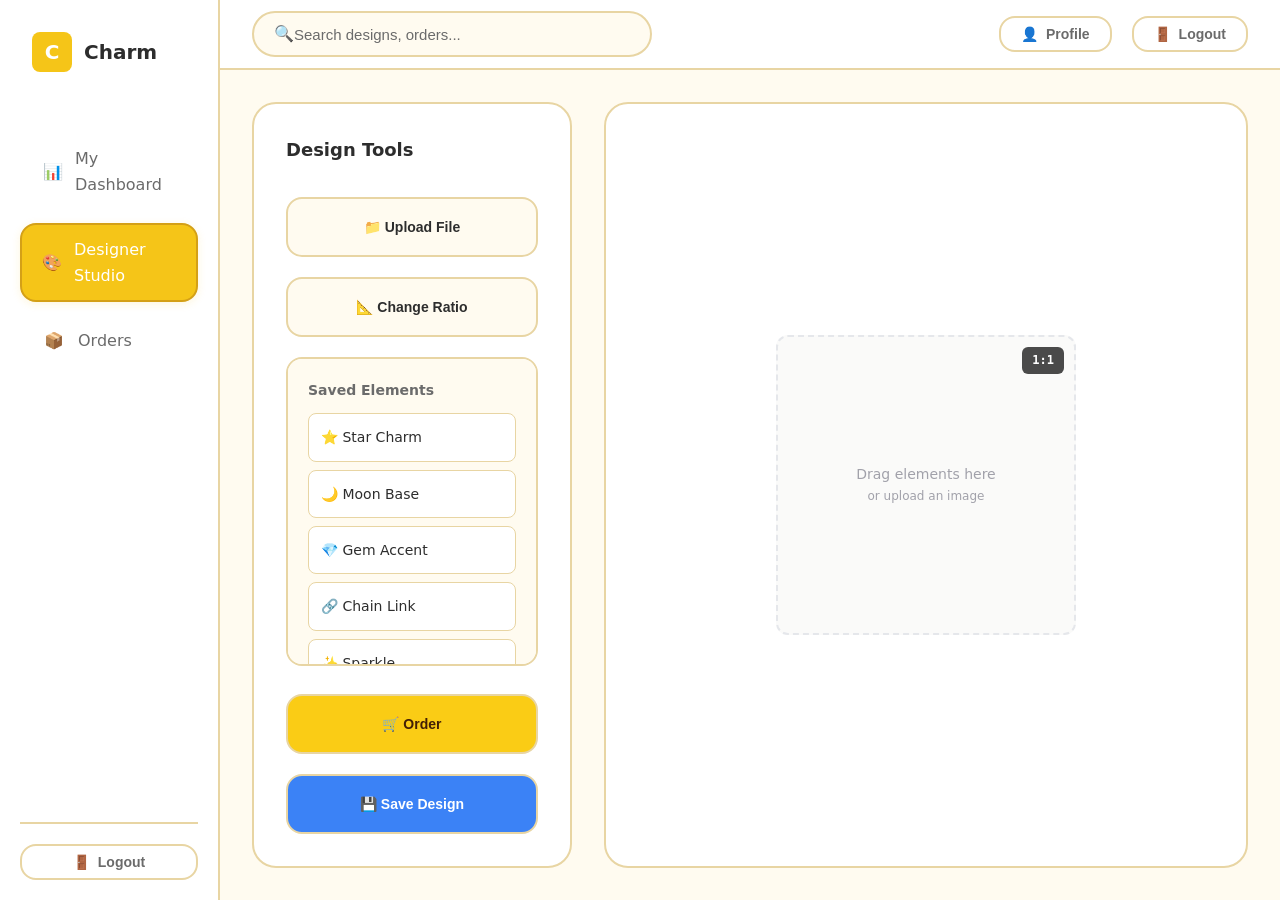
==== design.html @ 0a7c5cd9 "first commit" ====
<!DOCTYPE html>
<html lang="en">
<head>
    <meta charset="UTF-8">
    <meta name="viewport" content="width=device-width, initial-scale=1.0">
    <title>Designer Studio - Charm Studio</title>
    <link rel="stylesheet" href="base.css">
    <link rel="stylesheet" href="studio.css">
</head>
<body>
    <div class="app">
        <aside class="sidebar">
            <div class="logo">
                <div class="logo-icon">C</div>
                <div class="logo-text">Charm</div>
            </div>
            <nav class="nav">
                <a href="dashboard.html" class="nav-item">
                    <span class="nav-icon">📊</span>
                    My Dashboard
                </a>
                <a href="studio.html" class="nav-item active">
                    <span class="nav-icon">🎨</span>
                    Designer Studio
                </a>
                <a href="orders.html" class="nav-item">
                    <span class="nav-icon">📦</span>
                    Orders
                </a>
            </nav>
            <div class="sidebar-logout">
                <button class="btn btn-ghost" style="width: 100%; justify-content: center;">
                    <span>🚪</span> Logout
                </button>
            </div>
        </aside>

        <div class="main">
            <header class="header">
                <div class="search-bar">
                    <span>🔍</span>
                    <input type="text" placeholder="Search designs, orders...">
                </div>
                <div class="header-actions">
                    <button class="btn btn-ghost"><span>👤</span> Profile</button>
                    <button class="btn btn-ghost"><span>🚪</span> Logout</button>
                </div>
            </header>

            <div class="page-content">
                <div class="studio-layout">
                    <div class="tools-panel">
                        <div class="panel-title">Design Tools</div>
                        <button class="tool-btn"><span>📁</span> Upload File</button>
                        <button class="tool-btn"><span>📐</span> Change Ratio</button>
                        <div class="saved-elements">
                            <div class="saved-elements-title">Saved Elements</div>
                            <div class="element-item">⭐ Star Charm</div>
                            <div class="element-item">🌙 Moon Base</div>
                            <div class="element-item">💎 Gem Accent</div>
                            <div class="element-item">🔗 Chain Link</div>
                            <div class="element-item">✨ Sparkle</div>
                        </div>
                    </div>
                    <div class="preview-panel">
                        <div class="preview-canvas">
                            <div class="preview-placeholder">Preview Area</div>
                        </div>
                    </div>
                </div>
            </div>
        </div>
    </div>
</body>
<script>
    // --- State Management ---
    let currentRatio = '1:1';
    let droppedItems = [];
    let currentDesignId = null;
    let selectedItem = null;
    let isResizing = false;
    let isDragging = false;
    let dragItem = null;
    let resizeItem = null;
    let dragStartX, dragStartY, dragInitialX, dragInitialY;
    let resizeStartX, resizeStartY, resizeStartScale;
    
    const ratios = {
        '1:1': { w: 300, h: 300, label: '1:1' },
        '4:5': { w: 300, h: 375, label: '4:5' },
        '9:16': { w: 225, h: 400, label: '9:16' },
        '16:9': { w: 400, h: 225, label: '16:9' },
        '3:2': { w: 360, h: 240, label: '3:2' }
    };

    // --- Initialize ---
    document.addEventListener('DOMContentLoaded', () => {
        checkForExistingDesign();
        initDragDrop();
        initUploadTool();
        initRatioTool();
        addOrderButton();
        updateSaveButton();
        renderCanvas();
        setupGlobalEvents();
    });

    // --- Global Mouse Events (drag + resize tracking) ---
    function setupGlobalEvents() {
        document.addEventListener('mousemove', (e) => {
            if (isDragging && dragItem) {
                e.preventDefault();
                const dx = e.clientX - dragStartX;
                const dy = e.clientY - dragStartY;
                
                const canvas = document.querySelector('.preview-canvas');
                const rect = canvas.getBoundingClientRect();
                
                let newX = dragInitialX + dx;
                let newY = dragInitialY + dy;
                
                newX = Math.max(30, Math.min(newX, rect.width - 30));
                newY = Math.max(30, Math.min(newY, rect.height - 30));
                
                dragItem.x = newX;
                dragItem.y = newY;
                
                const el = document.querySelector(`[data-item-id="${dragItem.id}"]`);
                if (el) {
                    el.style.left = newX + 'px';
                    el.style.top = newY + 'px';
                }
            }
            
            if (isResizing && resizeItem) {
                e.preventDefault();
                const dx = e.clientX - resizeStartX;
                const dy = e.clientY - resizeStartY;
                const delta = (dx + dy) / 150;
                
                let newScale = resizeStartScale + delta;
                newScale = Math.max(0.2, Math.min(newScale, 4));
                
                resizeItem.scale = newScale;
                renderCanvas();
            }
        });

        document.addEventListener('mouseup', () => {
            if (isDragging) {
                isDragging = false;
                dragItem = null;
            }
            if (isResizing) {
                isResizing = false;
                resizeItem = null;
            }
        });
    }

    // --- Check if editing existing design from URL ---
    function checkForExistingDesign() {
        const params = new URLSearchParams(window.location.search);
        const designId = params.get('design');
        
        if (designId) {
            const designs = JSON.parse(localStorage.getItem('charm_designs') || '[]');
            const design = designs.find(d => String(d.id) === designId);
            
            if (design && design.state) {
                currentDesignId = design.id;
                currentRatio = design.state.ratio || '1:1';
                droppedItems = JSON.parse(JSON.stringify(design.state.items || []));
            }
        }
    }

    // --- Drag & Drop from Saved Elements ---
    function initDragDrop() {
        const elements = document.querySelectorAll('.element-item');
        const canvas = document.querySelector('.preview-canvas');

        elements.forEach(el => {
            el.draggable = true;
            el.addEventListener('dragstart', (e) => {
                e.dataTransfer.setData('text/plain', el.textContent.trim());
                el.style.opacity = '0.5';
            });
            el.addEventListener('dragend', () => {
                el.style.opacity = '1';
            });
        });

        canvas.addEventListener('dragover', (e) => {
            e.preventDefault();
            canvas.style.borderColor = '#facc15';
        });

        canvas.addEventListener('dragleave', () => {
            canvas.style.borderColor = '#e5e7eb';
        });

        canvas.addEventListener('drop', (e) => {
            e.preventDefault();
            canvas.style.borderColor = '#e5e7eb';
            
            const text = e.dataTransfer.getData('text/plain');
            if (!text) return;

            const emojiMatch = text.match(/^(\p{Emoji})/u);
            const emoji = emojiMatch ? emojiMatch[1] : '✨';
            const name = text.replace(/^\p{Emoji}\s*/u, '').trim();

            const rect = canvas.getBoundingClientRect();
            const x = e.clientX - rect.left;
            const y = e.clientY - rect.top;

            const item = {
                id: Date.now(),
                type: 'emoji',
                emoji: emoji,
                name: name,
                x: Math.max(30, Math.min(x, rect.width - 30)),
                y: Math.max(30, Math.min(y, rect.height - 30)),
                scale: 1
            };

            droppedItems.push(item);
            selectedItem = item;
            renderCanvas();
        });
    }

    // --- Upload Tool (first button) ---
    function initUploadTool() {
        const uploadBtn = document.querySelectorAll('.tool-btn')[0];
        
        uploadBtn.addEventListener('click', () => {
            const input = document.createElement('input');
            input.type = 'file';
            input.accept = 'image/*';
            input.style.display = 'none';
            
            input.addEventListener('change', (e) => {
                const file = e.target.files[0];
                if (!file) return;

                const reader = new FileReader();
                reader.onload = (event) => {
                    const img = new Image();
                    img.onload = () => {
                        const ratio = ratios[currentRatio];
                        const maxW = ratio.w * 0.8;
                        const maxH = ratio.h * 0.8;
                        let scale = Math.min(maxW / img.width, maxH / img.height, 1);

                        const item = {
                            id: Date.now(),
                            type: 'image',
                            src: event.target.result,
                            width: img.width * scale,
                            height: img.height * scale,
                            naturalWidth: img.width,
                            naturalHeight: img.height,
                            x: ratio.w / 2,
                            y: ratio.h / 2,
                            scale: 1
                        };
                        
                        droppedItems.push(item);
                        selectedItem = item;
                        renderCanvas();
                    };
                    img.src = event.target.result;
                };
                reader.readAsDataURL(file);
            });
            
            input.click();
        });
    }

    // --- Ratio Tool (second button) ---
    function initRatioTool() {
        const ratioBtn = document.querySelectorAll('.tool-btn')[1];
        
        ratioBtn.addEventListener('click', () => {
            const existing = document.querySelector('.ratio-picker');
            if (existing) {
                existing.remove();
                return;
            }

            const picker = document.createElement('div');
            picker.className = 'ratio-picker';
            picker.style.cssText = `
                position: absolute;
                top: 140px;
                left: 20px;
                background: white;
                border: 1px solid #e5e7eb;
                border-radius: 12px;
                padding: 8px;
                box-shadow: 0 10px 25px rgba(0,0,0,0.1);
                z-index: 100;
                min-width: 140px;
            `;

            Object.entries(ratios).forEach(([key, val]) => {
                const option = document.createElement('div');
                const isActive = key === currentRatio;
                option.style.cssText = `
                    padding: 10px 12px;
                    cursor: pointer;
                    border-radius: 8px;
                    font-size: 14px;
                    font-weight: 500;
                    display: flex;
                    align-items: center;
                    gap: 10px;
                    transition: background 0.2s;
                    background: ${isActive ? '#fef9c3' : 'transparent'};
                    color: ${isActive ? '#854d0e' : 'inherit'};
                `;

                option.innerHTML = `
                    <span style="display:inline-block;width:18px;height:14px;border:2px solid ${isActive ? '#facc15' : '#d1d5db'};border-radius:3px;position:relative;flex-shrink:0;">
                        ${isActive ? '<span style="position:absolute;inset:2px;background:#facc15;border-radius:1px;"></span>' : ''}
                    </span>
                    ${val.label}
                `;

                option.addEventListener('mouseenter', () => {
                    if (!isActive) option.style.background = '#f9fafb';
                });
                option.addEventListener('mouseleave', () => {
                    if (!isActive) option.style.background = 'transparent';
                });
                
                option.addEventListener('click', () => {
                    currentRatio = key;
                    renderCanvas();
                    picker.remove();
                });

                picker.appendChild(option);
            });

            document.querySelector('.tools-panel').appendChild(picker);

            setTimeout(() => {
                document.addEventListener('click', function close(e) {
                    if (!picker.contains(e.target) && e.target !== ratioBtn) {
                        picker.remove();
                        document.removeEventListener('click', close);
                    }
                });
            }, 10);
        });
    }

    // --- Add Order Button ---
    function addOrderButton() {
        const toolsPanel = document.querySelector('.tools-panel');
        
        const orderBtn = document.createElement('button');
        orderBtn.className = 'tool-btn';
        orderBtn.innerHTML = '<span>🛒</span> Order';
        orderBtn.style.background = '#facc15';
        orderBtn.style.color = '#422006';
        orderBtn.style.fontWeight = '600';
        orderBtn.style.marginTop = '8px';
        
        orderBtn.addEventListener('click', () => {
            if (droppedItems.length === 0) {
                alert('Add some elements to your design first!');
                return;
            }
            
            const orders = JSON.parse(localStorage.getItem('charm_orders') || '[]');
            const orderNum = orders.length + 1;
            const order = {
                id: 'ORD-' + String(orderNum).padStart(3, '0'),
                status: 'active',
                items: droppedItems.length,
                designName: currentDesignId ? findDesignName(currentDesignId) : 'New Design ' + orderNum,
                total: droppedItems.length * 15,
                date: new Date().toISOString().split('T')[0],
                created: Date.now()
            };
            
            orders.push(order);
            localStorage.setItem('charm_orders', JSON.stringify(orders));
            alert('Order placed! ID: ' + order.id);
        });
        
        toolsPanel.appendChild(orderBtn);
    }

    function findDesignName(id) {
        const designs = JSON.parse(localStorage.getItem('charm_designs') || '[]');
        const d = designs.find(x => x.id == id);
        return d ? d.name : 'Design';
    }

    // --- Update Save Button Text ---
    function updateSaveButton() {
        const toolsPanel = document.querySelector('.tools-panel');
        let saveBtn = toolsPanel.querySelector('.btn-save-design');
        
        if (!saveBtn) {
            saveBtn = document.createElement('button');
            saveBtn.className = 'tool-btn btn-save-design';
            saveBtn.style.marginTop = 'auto';
            saveBtn.style.background = '#3b82f6';
            saveBtn.style.color = 'white';
            saveBtn.addEventListener('click', saveDesign);
            toolsPanel.appendChild(saveBtn);
        }
        
        saveBtn.innerHTML = currentDesignId ? '<span>💾</span> Update Design' : '<span>💾</span> Save Design';
    }

    // --- Save / Update Design ---
    function saveDesign() {
        if (droppedItems.length === 0) {
            alert('Canvas is empty! Add elements first.');
            return;
        }
        
        const name = prompt('Design name:', currentDesignId ? findDesignName(currentDesignId) : '') || 'Untitled';
        const designs = JSON.parse(localStorage.getItem('charm_designs') || '[]');
        
        const designData = {
            id: currentDesignId || Date.now(),
            name: name,
            emoji: droppedItems.find(i => i.type === 'emoji')?.emoji || '🎨',
            created: currentDesignId ? (designs.find(d => d.id == currentDesignId)?.created || Date.now()) : Date.now(),
            state: {
                ratio: currentRatio,
                items: JSON.parse(JSON.stringify(droppedItems))
            }
        };
        
        if (currentDesignId) {
            const idx = designs.findIndex(d => d.id == currentDesignId);
            if (idx >= 0) designs[idx] = designData;
            else designs.push(designData);
        } else {
            designs.push(designData);
            currentDesignId = designData.id;
        }
        
        localStorage.setItem('charm_designs', JSON.stringify(designs));
        updateSaveButton();
        alert(currentDesignId ? 'Design updated!' : 'Design saved! Check your Dashboard.');
    }

    // --- Render Canvas ---
    function renderCanvas() {
        const canvas = document.querySelector('.preview-canvas');
        const ratio = ratios[currentRatio];
        
        canvas.style.width = ratio.w + 'px';
        canvas.style.height = ratio.h + 'px';
        canvas.style.position = 'relative';
        canvas.style.overflow = 'hidden';
        canvas.style.background = '#fafaf9';
        canvas.style.border = '2px dashed #e5e7eb';
        canvas.style.borderRadius = '12px';
        canvas.style.margin = '0 auto';
        canvas.style.display = 'flex';
        canvas.style.alignItems = 'center';
        canvas.style.justifyContent = 'center';

        // Clear canvas by removing children
        while (canvas.firstChild) {
            canvas.removeChild(canvas.firstChild);
        }
        
        // Ratio badge
        const badge = document.createElement('div');
        badge.textContent = ratio.label;
        badge.style.cssText = `
            position: absolute;
            top: 10px;
            right: 10px;
            background: rgba(0,0,0,0.7);
            color: white;
            padding: 4px 10px;
            border-radius: 6px;
            font-size: 12px;
            font-weight: 700;
            z-index: 10;
            font-family: monospace;
            pointer-events: none;
        `;
        canvas.appendChild(badge);

        // Click canvas to deselect
        canvas.addEventListener('click', (e) => {
            if (e.target === canvas || e.target.classList.contains('preview-placeholder')) {
                selectedItem = null;
                renderCanvas();
            }
        });

        if (droppedItems.length === 0) {
            const placeholder = document.createElement('div');
            placeholder.className = 'preview-placeholder';
            placeholder.style.cssText = `
                color: #a1a1aa;
                font-size: 14px;
                text-align: center;
                pointer-events: none;
                line-height: 1.5;
            `;
            placeholder.innerHTML = 'Drag elements here<br><span style="font-size:12px;">or upload an image</span>';
            canvas.appendChild(placeholder);
        } else {
            droppedItems.forEach(item => {
                const wrapper = document.createElement('div');
                wrapper.style.position = 'absolute';
                wrapper.style.left = item.x + 'px';
                wrapper.style.top = item.y + 'px';
                wrapper.style.transform = 'translate(-50%, -50%)';
                wrapper.style.zIndex = selectedItem && selectedItem.id === item.id ? '100' : '5';
                wrapper.style.userSelect = 'none';
                wrapper.dataset.itemId = item.id;
                wrapper.style.cursor = 'move';

                // Selection outline
                if (selectedItem && selectedItem.id === item.id) {
                    wrapper.style.outline = '2px solid #3b82f6';
                    wrapper.style.outlineOffset = '6px';
                    wrapper.style.borderRadius = '4px';
                }

                if (item.type === 'image') {
                    const scaledWidth = item.width * (item.scale || 1);
                    const scaledHeight = item.height * (item.scale || 1);
                    wrapper.innerHTML = `
                        <img src="${item.src}" 
                             style="width:${scaledWidth}px;height:${scaledHeight}px;object-fit:contain;border-radius:8px;pointer-events:none;box-shadow:0 4px 12px rgba(0,0,0,0.08);display:block;" 
                             draggable="false">
                    `;
                } else {
                    const scale = item.scale || 1;
                    wrapper.innerHTML = `
                        <div style="font-size: ${56 * scale}px; line-height: 1; filter: drop-shadow(0 3px 6px rgba(0,0,0,0.12));pointer-events:none;">${item.emoji}</div>
                    `;
                }

                // MOUSE DOWN ON ITEM BODY = DRAG (not resize)
                wrapper.addEventListener('mousedown', (e) => {
                    // If clicking resize handle, skip drag
                    if (e.target.classList.contains('resize-handle')) return;
                    
                    e.stopPropagation();
                    selectedItem = item;
                    
                    // Start drag
                    isDragging = true;
                    dragItem = item;
                    dragStartX = e.clientX;
                    dragStartY = e.clientY;
                    dragInitialX = item.x;
                    dragInitialY = item.y;
                    
                    wrapper.style.cursor = 'grabbing';
                    renderCanvas();
                });

                // Right-click to remove
                wrapper.addEventListener('contextmenu', (e) => {
                    e.preventDefault();
                    droppedItems = droppedItems.filter(i => i.id !== item.id);
                    if (selectedItem && selectedItem.id === item.id) selectedItem = null;
                    renderCanvas();
                });
                
                // Add resize handle if selected
                if (selectedItem && selectedItem.id === item.id) {
                    addResizeHandle(wrapper, item);
                }
                
                canvas.appendChild(wrapper);
            });
        }
    }

    // --- Add Resize Handle (CORNER ONLY) ---
    function addResizeHandle(wrapper, item) {
        const handle = document.createElement('div');
        handle.className = 'resize-handle';
        handle.style.cssText = `
            position: absolute;
            bottom: -14px;
            right: -14px;
            width: 24px;
            height: 24px;
            background: #3b82f6;
            border: 3px solid white;
            border-radius: 50%;
            cursor: nwse-resize;
            z-index: 200;
            box-shadow: 0 2px 8px rgba(0,0,0,0.25);
        `;

        handle.addEventListener('mousedown', (e) => {
            e.stopPropagation(); // CRITICAL: prevents wrapper mousedown from firing
            e.preventDefault();
            
            isResizing = true;
            resizeItem = item;
            resizeStartX = e.clientX;
            resizeStartY = e.clientY;
            resizeStartScale = item.scale || 1;
        });

        wrapper.appendChild(handle);
    }
</script>
</html>
---- base.css ----
/* ============================================
   CHARM STUDIO - BASE CSS (Shared)
   ============================================ */

/* CSS Variables */
:root {
    --color-primary: #F5C518;
    --color-primary-light: #FCE8A6;
    --color-primary-dark: #D4A017;
    --color-white: #FFFFFF;
    --color-off-white: #FDFBF7;
    --color-bg: #FFFBF0;
    --color-text: #2D2D2D;
    --color-text-light: #6B6B6B;
    --color-border: #E8D5A3;
    --color-hover: #FFF5D6;

    --sidebar-width: 220px;
    --header-height: 70px;
    --border-radius-sm: 8px;
    --border-radius-md: 16px;
    --border-radius-lg: 24px;
    --shadow-sm: 0 2px 8px rgba(245, 197, 24, 0.15);
    --shadow-md: 0 4px 20px rgba(245, 197, 24, 0.2);
    --shadow-lg: 0 8px 32px rgba(245, 197, 24, 0.25);

    --space-xs: 8px;
    --space-sm: 12px;
    --space-md: 20px;
    --space-lg: 32px;
    --space-xl: 48px;

    --transition-fast: 0.2s ease;
    --transition-normal: 0.3s ease;
}

/* Reset */
* { margin: 0; padding: 0; box-sizing: border-box; }

body {
    font-family: 'Segoe UI', system-ui, -apple-system, sans-serif;
    background-color: var(--color-bg);
    color: var(--color-text);
    line-height: 1.6;
    overflow-x: hidden;
}

/* App Shell */
.app { display: flex; min-height: 100vh; }

/* Sidebar */
.sidebar {
    width: var(--sidebar-width);
    background: var(--color-white);
    border-right: 2px solid var(--color-border);
    display: flex;
    flex-direction: column;
    padding: var(--space-md);
    position: fixed;
    height: 100vh;
    z-index: 100;
}

.logo {
    display: flex;
    align-items: center;
    gap: var(--space-sm);
    margin-bottom: var(--space-xl);
    padding: var(--space-sm);
}

.logo-icon {
    width: 40px;
    height: 40px;
    background: var(--color-primary);
    border-radius: var(--border-radius-sm);
    display: flex;
    align-items: center;
    justify-content: center;
    font-weight: bold;
    color: var(--color-white);
    font-size: 20px;
}

.logo-text { font-size: 20px; font-weight: 700; color: var(--color-text); }

.nav {
    display: flex;
    flex-direction: column;
    gap: var(--space-sm);
    flex: 1;
}

.nav-item {
    display: flex;
    align-items: center;
    gap: var(--space-sm);
    padding: var(--space-sm) var(--space-md);
    border-radius: var(--border-radius-md);
    cursor: pointer;
    transition: all var(--transition-fast);
    text-decoration: none;
    color: var(--color-text-light);
    font-weight: 500;
    border: 2px solid transparent;
}

.nav-item:hover {
    background: var(--color-hover);
    color: var(--color-text);
}

.nav-item.active {
    background: var(--color-primary);
    color: var(--color-white);
    border-color: var(--color-primary-dark);
    box-shadow: var(--shadow-sm);
}

.nav-item.active:hover { background: var(--color-primary-dark); }

.nav-icon {
    width: 24px;
    height: 24px;
    display: flex;
    align-items: center;
    justify-content: center;
}

.sidebar-logout {
    margin-top: auto;
    padding-top: var(--space-md);
    border-top: 2px solid var(--color-border);
}

/* Main */
.main {
    margin-left: var(--sidebar-width);
    flex: 1;
    display: flex;
    flex-direction: column;
}

/* Header */
.header {
    height: var(--header-height);
    background: var(--color-white);
    border-bottom: 2px solid var(--color-border);
    display: flex;
    align-items: center;
    justify-content: space-between;
    padding: 0 var(--space-lg);
    position: sticky;
    top: 0;
    z-index: 50;
}

.search-bar {
    display: flex;
    align-items: center;
    background: var(--color-bg);
    border: 2px solid var(--color-border);
    border-radius: var(--border-radius-lg);
    padding: var(--space-xs) var(--space-md);
    width: 400px;
    max-width: 100%;
    transition: all var(--transition-fast);
}

.search-bar:focus-within {
    border-color: var(--color-primary);
    box-shadow: 0 0 0 4px var(--color-primary-light);
}

.search-bar input {
    border: none;
    background: transparent;
    outline: none;
    flex: 1;
    font-size: 15px;
    color: var(--color-text);
}

.search-bar input::placeholder { color: var(--color-text-light); }

.header-actions {
    display: flex;
    align-items: center;
    gap: var(--space-md);
}

/* Buttons */
.btn {
    padding: var(--space-xs) var(--space-md);
    border-radius: var(--border-radius-md);
    border: 2px solid transparent;
    cursor: pointer;
    font-weight: 600;
    font-size: 14px;
    transition: all var(--transition-fast);
    display: inline-flex;
    align-items: center;
    gap: var(--space-xs);
    text-decoration: none;
}

.btn-ghost {
    background: transparent;
    color: var(--color-text-light);
    border-color: var(--color-border);
}

.btn-ghost:hover {
    background: var(--color-hover);
    color: var(--color-text);
}

.btn-primary {
    background: var(--color-primary);
    color: var(--color-white);
    border-color: var(--color-primary);
}

.btn-primary:hover {
    background: var(--color-primary-dark);
    border-color: var(--color-primary-dark);
    transform: translateY(-1px);
    box-shadow: var(--shadow-md);
}

.btn-outline {
    background: var(--color-white);
    color: var(--color-primary-dark);
    border-color: var(--color-primary);
}

.btn-outline:hover {
    background: var(--color-primary);
    color: var(--color-white);
}

/* Page Content */
.page-content {
    padding: var(--space-lg);
    animation: fadeIn 0.3s ease;
}

@keyframes fadeIn {
    from { opacity: 0; transform: translateY(10px); }
    to { opacity: 1; transform: translateY(0); }
}

/* Responsive */
@media (max-width: 768px) {
    .sidebar { transform: translateX(-100%); transition: transform var(--transition-normal); }
    .sidebar.open { transform: translateX(0); }
    .main { margin-left: 0; }
    .search-bar { width: 200px; }
}
---- studio.css ----
/* ============================================
   CHARM STUDIO - DESIGNER STUDIO CSS
   ============================================ */

.studio-layout {
    display: grid;
    grid-template-columns: 320px 1fr;
    gap: var(--space-lg);
    height: calc(100vh - var(--header-height) - var(--space-lg) * 2);
}

.tools-panel {
    background: var(--color-white);
    border: 2px solid var(--color-border);
    border-radius: var(--border-radius-lg);
    padding: var(--space-lg);
    display: flex;
    flex-direction: column;
    gap: var(--space-md);
    overflow-y: auto;
}

.panel-title {
    font-size: 18px;
    font-weight: 700;
    color: var(--color-text);
    margin-bottom: var(--space-sm);
}

.tool-btn {
    width: 100%;
    padding: var(--space-md);
    background: var(--color-bg);
    border: 2px solid var(--color-border);
    border-radius: var(--border-radius-md);
    cursor: pointer;
    font-weight: 600;
    color: var(--color-text);
    transition: all var(--transition-fast);
    text-align: center;
    font-size: 14px;
}

.tool-btn:hover {
    background: var(--color-primary-light);
    border-color: var(--color-primary);
    color: var(--color-primary-dark);
}

.saved-elements {
    flex: 1;
    background: var(--color-bg);
    border: 2px solid var(--color-border);
    border-radius: var(--border-radius-md);
    padding: var(--space-md);
    overflow-y: auto;
}

.saved-elements-title {
    font-weight: 600;
    color: var(--color-text-light);
    margin-bottom: var(--space-sm);
    font-size: 14px;
}

.element-item {
    padding: var(--space-sm);
    background: var(--color-white);
    border: 1px solid var(--color-border);
    border-radius: var(--border-radius-sm);
    margin-bottom: var(--space-xs);
    cursor: grab;
    transition: all var(--transition-fast);
    font-size: 14px;
}

.element-item:hover {
    border-color: var(--color-primary);
    transform: translateX(4px);
}

.preview-panel {
    background: var(--color-white);
    border: 2px solid var(--color-border);
    border-radius: var(--border-radius-lg);
    display: flex;
    align-items: center;
    justify-content: center;
    position: relative;
    overflow: hidden;
}

.preview-canvas {
    width: 100%;
    height: 100%;
    background: 
        linear-gradient(45deg, var(--color-bg) 25%, transparent 25%),
        linear-gradient(-45deg, var(--color-bg) 25%, transparent 25%),
        linear-gradient(45deg, transparent 75%, var(--color-bg) 75%),
        linear-gradient(-45deg, transparent 75%, var(--color-bg) 75%);
    background-size: 20px 20px;
    background-position: 0 0, 0 10px, 10px -10px, -10px 0px;
    background-color: var(--color-white);
    display: flex;
    align-items: center;
    justify-content: center;
    position: relative;
}

.preview-placeholder {
    color: var(--color-text-light);
    font-size: 18px;
    font-weight: 500;
}

@media (max-width: 1024px) {
    .studio-layout {
        grid-template-columns: 1fr;
        grid-template-rows: auto 1fr;
        height: auto;
    }

    .preview-panel { min-height: 400px; }
}
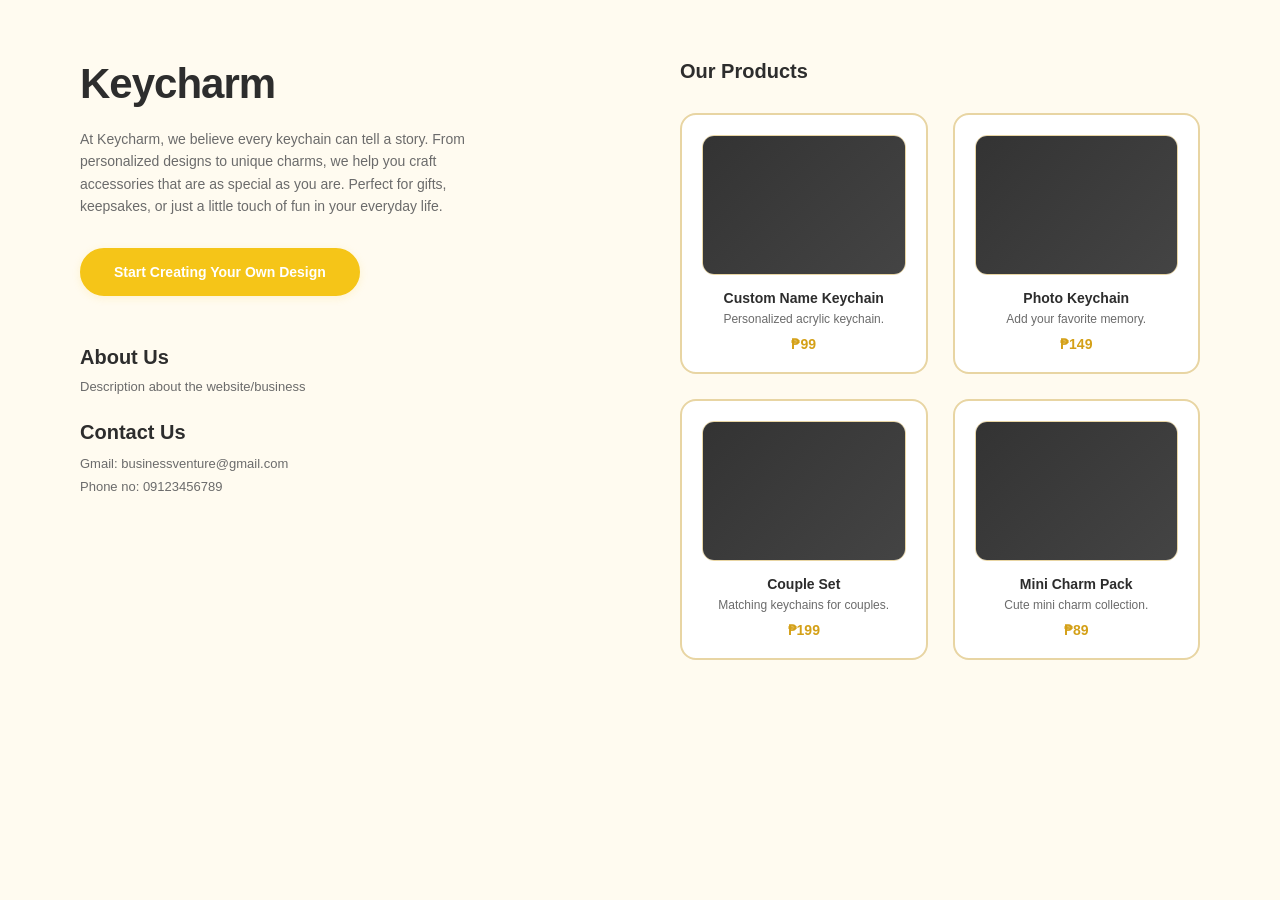
==== commit 473e611a: "updated prototype" ====
--- a/design.html
+++ b/design.html
@@ -6,6 +6,262 @@
     <title>Designer Studio - Charm Studio</title>
     <link rel="stylesheet" href="base.css">
     <link rel="stylesheet" href="studio.css">
+    <style>
+        /* Modal Styles */
+        .modal-overlay {
+            position: fixed;
+            top: 0; left: 0; right: 0; bottom: 0;
+            background: rgba(0,0,0,0.5);
+            display: none;
+            align-items: center;
+            justify-content: center;
+            z-index: 1000;
+        }
+        .modal-overlay.active { display: flex; }
+
+        .modal {
+            background: #fff;
+            border-radius: 16px;
+            padding: 28px;
+            max-width: 420px;
+            width: 90%;
+            box-shadow: 0 20px 60px rgba(0,0,0,0.15);
+        }
+        .modal h3 { margin: 0 0 16px 0; font-size: 1.2rem; }
+        .modal p { margin: 0 0 20px 0; color: #666; font-size: 0.9rem; }
+        .modal .modal-actions {
+            display: flex;
+            gap: 10px;
+            justify-content: flex-end;
+        }
+        .modal .btn {
+            padding: 10px 20px;
+            border-radius: 10px;
+            border: none;
+            cursor: pointer;
+            font-weight: 500;
+        }
+        .modal .btn-primary {
+            background: #4f46e5;
+            color: white;
+        }
+        .modal .btn-secondary {
+            background: #f3f4f6;
+            color: #374151;
+        }
+        .modal .btn-danger {
+            background: #ef4444;
+            color: white;
+        }
+
+        /* GCash Payment Modal */
+        .gcash-logo {
+            text-align: center;
+            margin-bottom: 20px;
+        }
+        .gcash-logo .gc-icon {
+            width: 60px; height: 60px;
+            background: #0077c0;
+            border-radius: 16px;
+            display: inline-flex;
+            align-items: center;
+            justify-content: center;
+            color: white;
+            font-size: 28px;
+            font-weight: bold;
+        }
+        .gcash-logo h2 {
+            margin: 10px 0 0 0;
+            color: #0077c0;
+            font-size: 1.3rem;
+        }
+        .payment-details {
+            background: #f8fafc;
+            border-radius: 12px;
+            padding: 16px;
+            margin-bottom: 20px;
+        }
+        .payment-row {
+            display: flex;
+            justify-content: space-between;
+            padding: 8px 0;
+            border-bottom: 1px solid #e2e8f0;
+            font-size: 0.9rem;
+        }
+        .payment-row:last-child { border-bottom: none; }
+        .payment-row.total {
+            font-weight: 700;
+            font-size: 1.1rem;
+            color: #1e293b;
+            margin-top: 8px;
+            padding-top: 12px;
+            border-top: 2px solid #e2e8f0;
+        }
+        .gcash-number {
+            width: 100%;
+            padding: 12px;
+            border: 2px solid #e2e8f0;
+            border-radius: 10px;
+            font-size: 1rem;
+            margin-bottom: 16px;
+            outline: none;
+        }
+        .gcash-number:focus { border-color: #0077c0; }
+
+        /* Receipt */
+        .receipt {
+            background: #fff;
+            border: 2px dashed #cbd5e1;
+            border-radius: 12px;
+            padding: 24px;
+            text-align: center;
+        }
+        .receipt h4 {
+            margin: 0 0 16px 0;
+            color: #10b981;
+            font-size: 1.2rem;
+        }
+        .receipt-id {
+            font-family: monospace;
+            background: #f1f5f9;
+            padding: 6px 12px;
+            border-radius: 6px;
+            font-size: 0.85rem;
+            color: #475569;
+            display: inline-block;
+            margin-bottom: 16px;
+        }
+        .receipt-items {
+            text-align: left;
+            margin: 16px 0;
+        }
+        .receipt-items li {
+            padding: 4px 0;
+            color: #64748b;
+            font-size: 0.9rem;
+        }
+        .receipt-total {
+            font-size: 1.3rem;
+            font-weight: 700;
+            color: #1e293b;
+            margin-top: 12px;
+        }
+
+        /* Delete button on canvas items - hidden by default, shown on hover or selection */
+        .canvas-item {
+            position: relative;
+        }
+        .delete-handle {
+            position: absolute;
+            top: -10px;
+            right: -10px;
+            width: 22px;
+            height: 22px;
+            background: #ef4444;
+            border-radius: 50%;
+            display: none;
+            align-items: center;
+            justify-content: center;
+            color: white;
+            font-size: 14px;
+            cursor: pointer;
+            z-index: 10;
+            border: 2px solid white;
+            box-shadow: 0 2px 4px rgba(0,0,0,0.2);
+        }
+        .canvas-item:hover .delete-handle,
+        .canvas-item.selected .delete-handle {
+            display: flex;
+        }
+        .canvas-item.selected {
+            outline: 2px dashed #6366f1;
+            outline-offset: 4px;
+        }
+
+        /* Ratio Dropdown */
+        .ratio-dropdown-wrapper {
+            position: relative;
+            width: 100%;
+        }
+        .ratio-select {
+            width: 100%;
+            padding: var(--space-md);
+            background: var(--color-bg);
+            border: 2px solid var(--color-border);
+            border-radius: var(--border-radius-md);
+            font-weight: 600;
+            color: var(--color-text);
+            font-size: 14px;
+            cursor: pointer;
+            appearance: none;
+            -webkit-appearance: none;
+            background-image: url("data:image/svg+xml,%3Csvg xmlns='http://www.w3.org/2000/svg' width='16' height='16' viewBox='0 0 24 24' fill='none' stroke='%236b7280' stroke-width='2' stroke-linecap='round' stroke-linejoin='round'%3E%3Cpolyline points='6 9 12 15 18 9'%3E%3C/polyline%3E%3C/svg%3E");
+            background-repeat: no-repeat;
+            background-position: right 12px center;
+            padding-right: 36px;
+        }
+        .ratio-select:focus {
+            outline: none;
+            border-color: var(--color-primary);
+        }
+
+        /* Preview Panel with Border */
+        .preview-panel {
+            background: var(--color-white);
+            border: 2px solid var(--color-border);
+            border-radius: var(--border-radius-lg);
+            display: flex;
+            align-items: center;
+            justify-content: center;
+            position: relative;
+            overflow: hidden;
+            padding: 24px;
+        }
+
+        /* Preview Canvas with visible border */
+        .preview-canvas {
+            border: 3px solid #e2e8f0;
+            border-radius: 12px;
+            background:
+                linear-gradient(45deg, #f8fafc 25%, transparent 25%),
+                linear-gradient(-45deg, #f8fafc 25%, transparent 25%),
+                linear-gradient(45deg, transparent 75%, #f8fafc 75%),
+                linear-gradient(-45deg, transparent 75%, #f8fafc 75%);
+            background-size: 20px 20px;
+            background-position: 0 0, 0 10px, 10px -10px, -10px 0px;
+            background-color: var(--color-white);
+            display: flex;
+            align-items: center;
+            justify-content: center;
+            position: relative;
+            box-shadow: 0 4px 20px rgba(0,0,0,0.06);
+        }
+
+        /* Ratio Indicator Badge */
+        .ratio-indicator {
+            position: absolute;
+            top: 8px;
+            right: 8px;
+            background: rgba(0,0,0,0.75);
+            color: white;
+            padding: 4px 12px;
+            border-radius: 8px;
+            font-size: 0.75rem;
+            font-weight: 700;
+            letter-spacing: 0.5px;
+            z-index: 5;
+            pointer-events: none;
+            backdrop-filter: blur(4px);
+        }
+
+        /* Preview Placeholder */
+        .preview-placeholder {
+            color: var(--color-text-light);
+            font-size: 18px;
+            font-weight: 500;
+        }
+    </style>
+<base target="_blank">
 </head>
 <body>
     <div class="app">
@@ -19,7 +275,7 @@
                     <span class="nav-icon">📊</span>
                     My Dashboard
                 </a>
-                <a href="studio.html" class="nav-item active">
+                <a href="design.html" class="nav-item active">
                     <span class="nav-icon">🎨</span>
                     Designer Studio
                 </a>
@@ -29,7 +285,7 @@
                 </a>
             </nav>
             <div class="sidebar-logout">
-                <button class="btn btn-ghost" style="width: 100%; justify-content: center;">
+                <button class="btn btn-ghost" id="sidebarLogoutBtn" style="width: 100%; justify-content: center;">
                     <span>🚪</span> Logout
                 </button>
             </div>
@@ -42,8 +298,8 @@
                     <input type="text" placeholder="Search designs, orders...">
                 </div>
                 <div class="header-actions">
-                    <button class="btn btn-ghost"><span>👤</span> Profile</button>
-                    <button class="btn btn-ghost"><span>🚪</span> Logout</button>
+                    <span id="userDisplay" style="margin-right: 12px; font-weight: 500; color: var(--text-secondary);"></span>
+                    <button class="btn btn-ghost" id="logoutBtn"><span>🚪</span> Logout</button>
                 </div>
             </header>
 
@@ -51,19 +307,30 @@
                 <div class="studio-layout">
                     <div class="tools-panel">
                         <div class="panel-title">Design Tools</div>
-                        <button class="tool-btn"><span>📁</span> Upload File</button>
-                        <button class="tool-btn"><span>📐</span> Change Ratio</button>
+                        <button class="tool-btn" id="uploadBtn"><span>📁</span> Upload File</button>
+                        <div class="ratio-dropdown-wrapper">
+                            <select class="ratio-select" id="ratioSelect">
+                                <option value="1:1">📐 1:1 Square</option>
+                                <option value="4:5">📐 4:5 Portrait</option>
+                                <option value="9:16">📐 9:16 Story</option>
+                                <option value="16:9">📐 16:9 Wide</option>
+                                <option value="3:2">📐 3:2 Photo</option>
+                            </select>
+                        </div>
                         <div class="saved-elements">
                             <div class="saved-elements-title">Saved Elements</div>
-                            <div class="element-item">⭐ Star Charm</div>
-                            <div class="element-item">🌙 Moon Base</div>
-                            <div class="element-item">💎 Gem Accent</div>
-                            <div class="element-item">🔗 Chain Link</div>
-                            <div class="element-item">✨ Sparkle</div>
+                            <div class="element-item" draggable="true">⭐ Star Charm</div>
+                            <div class="element-item" draggable="true">🌙 Moon Base</div>
+                            <div class="element-item" draggable="true">💎 Gem Accent</div>
+                            <div class="element-item" draggable="true">🔗 Chain Link</div>
+                            <div class="element-item" draggable="true">✨ Sparkle</div>
                         </div>
+                        <button class="tool-btn" id="orderBtn" style="background: #facc15; color: #1f2937; font-weight: 600;"><span>🛒</span> Order</button>
+                        <button class="tool-btn" id="saveBtn" style="background: #3b82f6; color: white; font-weight: 600;"><span>💾</span> Save Design</button>
                     </div>
                     <div class="preview-panel">
-                        <div class="preview-canvas">
+                        <div class="preview-canvas" id="previewCanvas">
+                            <div class="ratio-indicator" id="ratioIndicator">1:1</div>
                             <div class="preview-placeholder">Preview Area</div>
                         </div>
                     </div>
@@ -71,554 +338,610 @@
             </div>
         </div>
     </div>
-</body>
+
+    <!-- Delete Confirmation Modal -->
+    <div class="modal-overlay" id="deleteModal">
+        <div class="modal">
+            <h3>🗑️ Remove Element</h3>
+            <p>Are you sure you want to remove this element from your design?</p>
+            <div class="modal-actions">
+                <button class="btn btn-secondary" onclick="closeDeleteModal()">Cancel</button>
+                <button class="btn btn-danger" onclick="confirmDelete()">Remove</button>
+            </div>
+        </div>
+    </div>
+
+    <!-- GCash Payment Modal -->
+    <div class="modal-overlay" id="paymentModal">
+        <div class="modal">
+            <div class="gcash-logo">
+                <div class="gc-icon">G</div>
+                <h2>GCash Payment</h2>
+            </div>
+            <div class="payment-details" id="paymentDetails">
+                <!-- Filled by JS -->
+            </div>
+            <input type="text" class="gcash-number" id="gcashNumber" placeholder="Enter GCash number (e.g., 09171234567)">
+            <div class="modal-actions">
+                <button class="btn btn-secondary" onclick="closePaymentModal()">Cancel</button>
+                <button class="btn btn-primary" onclick="processPayment()">Pay with GCash</button>
+            </div>
+        </div>
+    </div>
+
+    <!-- Receipt Modal -->
+    <div class="modal-overlay" id="receiptModal">
+        <div class="modal">
+            <div class="receipt" id="receiptContent">
+                <!-- Filled by JS -->
+            </div>
+            <div class="modal-actions" style="margin-top: 20px;">
+                <button class="btn btn-secondary" onclick="closeReceiptModal()">Close</button>
+                <button class="btn btn-primary" onclick="downloadReceipt()">📥 Download</button>
+            </div>
+        </div>
+    </div>
+
 <script>
-    // --- State Management ---
-    let currentRatio = '1:1';
-    let droppedItems = [];
-    let currentDesignId = null;
-    let selectedItem = null;
-    let isResizing = false;
-    let isDragging = false;
-    let dragItem = null;
-    let resizeItem = null;
-    let dragStartX, dragStartY, dragInitialX, dragInitialY;
-    let resizeStartX, resizeStartY, resizeStartScale;
-    
-    const ratios = {
-        '1:1': { w: 300, h: 300, label: '1:1' },
-        '4:5': { w: 300, h: 375, label: '4:5' },
-        '9:16': { w: 225, h: 400, label: '9:16' },
-        '16:9': { w: 400, h: 225, label: '16:9' },
-        '3:2': { w: 360, h: 240, label: '3:2' }
-    };
-
-    // --- Initialize ---
-    document.addEventListener('DOMContentLoaded', () => {
-        checkForExistingDesign();
-        initDragDrop();
-        initUploadTool();
-        initRatioTool();
-        addOrderButton();
-        updateSaveButton();
+// ===============================
+// AUTH CONFIG
+// ===============================
+const ADMIN_EMAIL = "admin@gmail.com";
+
+// ===============================
+// AUTH HELPERS
+// ===============================
+function getCurrentUser() {
+    return JSON.parse(localStorage.getItem("currentUser"));
+}
+
+function isAdmin(user) {
+    return user && user.email === ADMIN_EMAIL;
+}
+
+// ===============================
+// PER-USER STORAGE KEYS
+// ===============================
+function getUserKey(baseKey) {
+    const user = getCurrentUser();
+    if (!user || !user.email) return baseKey;
+    return baseKey + "_" + user.email.replace(/[@.]/g, "_");
+}
+function getUserDesignsKey() { return getUserKey('charm_designs'); }
+function getUserOrdersKey()   { return getUserKey('charm_orders'); }
+
+// ===============================
+// AUTH GUARD
+// ===============================
+const currentUser = getCurrentUser();
+if (!currentUser) {
+    window.location.href = "index.html";
+}
+
+// Display current user
+document.addEventListener("DOMContentLoaded", () => {
+    const userDisplay = document.getElementById("userDisplay");
+    if (userDisplay && currentUser) {
+        userDisplay.textContent = "👤 " + (currentUser.username || currentUser.email);
+    }
+});
+
+// ===============================
+// LOGOUT
+// ===============================
+function logout() {
+    localStorage.removeItem("currentUser");
+    window.location.href = "index.html";
+}
+
+document.addEventListener("DOMContentLoaded", () => {
+    const logoutBtn = document.getElementById("logoutBtn");
+    const sidebarLogoutBtn = document.getElementById("sidebarLogoutBtn");
+    if (logoutBtn) logoutBtn.addEventListener("click", logout);
+    if (sidebarLogoutBtn) sidebarLogoutBtn.addEventListener("click", logout);
+
+    const saveBtn = document.getElementById("saveBtn");
+    if (saveBtn) saveBtn.addEventListener("click", saveDesign);
+
+    const orderBtn = document.getElementById("orderBtn");
+    if (orderBtn) orderBtn.addEventListener("click", openPaymentModal);
+
+    const ratioSelect = document.getElementById("ratioSelect");
+    if (ratioSelect) ratioSelect.addEventListener("change", (e) => {
+        currentRatio = e.target.value;
         renderCanvas();
-        setupGlobalEvents();
     });
 
-    // --- Global Mouse Events (drag + resize tracking) ---
-    function setupGlobalEvents() {
-        document.addEventListener('mousemove', (e) => {
-            if (isDragging && dragItem) {
-                e.preventDefault();
-                const dx = e.clientX - dragStartX;
-                const dy = e.clientY - dragStartY;
-                
-                const canvas = document.querySelector('.preview-canvas');
-                const rect = canvas.getBoundingClientRect();
-                
-                let newX = dragInitialX + dx;
-                let newY = dragInitialY + dy;
-                
-                newX = Math.max(30, Math.min(newX, rect.width - 30));
-                newY = Math.max(30, Math.min(newY, rect.height - 30));
-                
-                dragItem.x = newX;
-                dragItem.y = newY;
-                
-                const el = document.querySelector(`[data-item-id="${dragItem.id}"]`);
-                if (el) {
-                    el.style.left = newX + 'px';
-                    el.style.top = newY + 'px';
-                }
+    const uploadBtn = document.getElementById("uploadBtn");
+    if (uploadBtn) uploadBtn.addEventListener("click", triggerUpload);
+});
+
+// ===============================
+// STATE
+// ===============================
+let currentRatio = '1:1';
+let droppedItems = [];
+let currentDesignId = null;
+let selectedItem = null;
+let itemToDelete = null;
+let isResizing = false;
+let isDragging = false;
+let dragItem = null;
+let resizeItem = null;
+let dragStartX, dragStartY, dragInitialX, dragInitialY;
+let resizeStartX, resizeStartScale;
+
+const ratios = {
+    '1:1': { w: 300, h: 300, label: '1:1' },
+    '4:5': { w: 300, h: 375, label: '4:5' },
+    '9:16': { w: 225, h: 400, label: '9:16' },
+    '16:9': { w: 400, h: 225, label: '16:9' },
+    '3:2': { w: 360, h: 240, label: '3:2' }
+};
+const ratioKeys = Object.keys(ratios);
+
+// ===============================
+// INIT
+// ===============================
+document.addEventListener('DOMContentLoaded', () => {
+    checkForExistingDesign();
+    initDragDrop();
+    initCanvasInteractions();
+    renderCanvas();
+});
+
+// ===============================
+// CHECK EXISTING DESIGN
+// ===============================
+function checkForExistingDesign() {
+    const params = new URLSearchParams(window.location.search);
+    const designId = params.get('design');
+
+    if (designId) {
+        const designs = JSON.parse(localStorage.getItem(getUserDesignsKey()) || '[]');
+        const design = designs.find(d => String(d.id) === designId);
+
+        if (design && design.state) {
+            // Check ownership
+            if (!isAdmin(currentUser) && design.userEmail !== currentUser.email) {
+                alert("You don't have permission to edit this design.");
+                window.location.href = "dashboard.html";
+                return;
             }
-            
-            if (isResizing && resizeItem) {
-                e.preventDefault();
-                const dx = e.clientX - resizeStartX;
-                const dy = e.clientY - resizeStartY;
-                const delta = (dx + dy) / 150;
-                
-                let newScale = resizeStartScale + delta;
-                newScale = Math.max(0.2, Math.min(newScale, 4));
-                
-                resizeItem.scale = newScale;
-                renderCanvas();
-            }
+            currentDesignId = design.id;
+            currentRatio = design.state.ratio || '1:1';
+            droppedItems = JSON.parse(JSON.stringify(design.state.items || []));
+            // Sync dropdown
+            const ratioSelect = document.getElementById('ratioSelect');
+            if (ratioSelect) ratioSelect.value = currentRatio;
+        }
+    }
+}
+
+// ===============================
+// DRAG & DROP
+// ===============================
+function initDragDrop() {
+    const elements = document.querySelectorAll('.element-item');
+    const canvas = document.getElementById('previewCanvas');
+
+    elements.forEach(el => {
+        el.draggable = true;
+        el.addEventListener('dragstart', (e) => {
+            e.dataTransfer.setData('text/plain', el.textContent.trim());
         });
-
-        document.addEventListener('mouseup', () => {
-            if (isDragging) {
-                isDragging = false;
-                dragItem = null;
-            }
-            if (isResizing) {
-                isResizing = false;
-                resizeItem = null;
-            }
-        });
-    }
-
-    // --- Check if editing existing design from URL ---
-    function checkForExistingDesign() {
-        const params = new URLSearchParams(window.location.search);
-        const designId = params.get('design');
-        
-        if (designId) {
-            const designs = JSON.parse(localStorage.getItem('charm_designs') || '[]');
-            const design = designs.find(d => String(d.id) === designId);
-            
-            if (design && design.state) {
-                currentDesignId = design.id;
-                currentRatio = design.state.ratio || '1:1';
-                droppedItems = JSON.parse(JSON.stringify(design.state.items || []));
-            }
-        }
-    }
-
-    // --- Drag & Drop from Saved Elements ---
-    function initDragDrop() {
-        const elements = document.querySelectorAll('.element-item');
-        const canvas = document.querySelector('.preview-canvas');
-
-        elements.forEach(el => {
-            el.draggable = true;
-            el.addEventListener('dragstart', (e) => {
-                e.dataTransfer.setData('text/plain', el.textContent.trim());
-                el.style.opacity = '0.5';
-            });
-            el.addEventListener('dragend', () => {
-                el.style.opacity = '1';
-            });
-        });
-
-        canvas.addEventListener('dragover', (e) => {
-            e.preventDefault();
-            canvas.style.borderColor = '#facc15';
-        });
-
-        canvas.addEventListener('dragleave', () => {
-            canvas.style.borderColor = '#e5e7eb';
-        });
-
-        canvas.addEventListener('drop', (e) => {
-            e.preventDefault();
-            canvas.style.borderColor = '#e5e7eb';
-            
-            const text = e.dataTransfer.getData('text/plain');
-            if (!text) return;
-
-            const emojiMatch = text.match(/^(\p{Emoji})/u);
-            const emoji = emojiMatch ? emojiMatch[1] : '✨';
-            const name = text.replace(/^\p{Emoji}\s*/u, '').trim();
-
+    });
+
+    canvas.addEventListener('dragover', (e) => e.preventDefault());
+
+    canvas.addEventListener('drop', (e) => {
+        e.preventDefault();
+        const text = e.dataTransfer.getData('text/plain');
+        if (!text) return;
+
+        const rect = canvas.getBoundingClientRect();
+        const item = {
+            id: Date.now(),
+            type: 'emoji',
+            emoji: text.split(' ')[0],
+            name: text,
+            x: e.clientX - rect.left,
+            y: e.clientY - rect.top,
+            scale: 1
+        };
+
+        droppedItems.push(item);
+        selectedItem = item;
+        renderCanvas();
+    });
+}
+
+// ===============================
+// UPLOAD FILE (Images)
+// ===============================
+function triggerUpload() {
+    const input = document.createElement('input');
+    input.type = 'file';
+    input.accept = 'image/*';
+    input.onchange = (e) => {
+        const file = e.target.files[0];
+        if (!file) return;
+        const reader = new FileReader();
+        reader.onload = (event) => {
+            const canvas = document.getElementById('previewCanvas');
             const rect = canvas.getBoundingClientRect();
-            const x = e.clientX - rect.left;
-            const y = e.clientY - rect.top;
-
             const item = {
                 id: Date.now(),
-                type: 'emoji',
-                emoji: emoji,
-                name: name,
-                x: Math.max(30, Math.min(x, rect.width - 30)),
-                y: Math.max(30, Math.min(y, rect.height - 30)),
+                type: 'image',
+                src: event.target.result,
+                name: file.name,
+                x: rect.width / 2 - 40,
+                y: rect.height / 2 - 40,
                 scale: 1
             };
-
             droppedItems.push(item);
             selectedItem = item;
             renderCanvas();
-        });
+        };
+        reader.readAsDataURL(file);
+    };
+    input.click();
+}
+
+// ===============================
+// CANVAS INTERACTIONS (DRAG/RESIZE/DELETE)
+// ===============================
+function initCanvasInteractions() {
+    const canvas = document.getElementById('previewCanvas');
+
+    canvas.addEventListener('mousedown', (e) => {
+        // Check if clicking delete handle
+        const deleteHandle = e.target.closest('.delete-handle');
+        if (deleteHandle) {
+            e.stopPropagation();
+            const itemId = parseInt(deleteHandle.dataset.deleteId);
+            itemToDelete = droppedItems.find(i => i.id === itemId);
+            openDeleteModal();
+            return;
+        }
+
+        const itemEl = e.target.closest('[data-item-id]');
+        if (!itemEl) {
+            selectedItem = null;
+            renderCanvas();
+            return;
+        }
+
+        const itemId = parseInt(itemEl.dataset.itemId);
+        const item = droppedItems.find(i => i.id === itemId);
+        if (!item) return;
+
+        selectedItem = item;
+
+        // Right side resize handle check - invisible, just detects proximity to right edge
+        const rect = itemEl.getBoundingClientRect();
+        const isRightEdge = e.clientX > rect.right - 10;
+
+        if (isRightEdge) {
+            isResizing = true;
+            resizeItem = item;
+            resizeStartX = e.clientX;
+            resizeStartScale = item.scale || 1;
+        } else {
+            isDragging = true;
+            dragItem = item;
+            dragStartX = e.clientX;
+            dragStartY = e.clientY;
+            dragInitialX = item.x;
+            dragInitialY = item.y;
+        }
+        renderCanvas();
+    });
+
+    document.addEventListener('mousemove', (e) => {
+        const canvas = document.getElementById('previewCanvas');
+        const rect = canvas.getBoundingClientRect();
+
+        if (isDragging && dragItem) {
+            const dx = e.clientX - dragStartX;
+            const dy = e.clientY - dragStartY;
+
+            let newX = dragInitialX + dx;
+            let newY = dragInitialY + dy;
+
+            newX = Math.max(0, Math.min(newX, rect.width - 20));
+            newY = Math.max(0, Math.min(newY, rect.height - 20));
+
+            dragItem.x = newX;
+            dragItem.y = newY;
+
+            const el = document.querySelector(`[data-item-id="${dragItem.id}"]`);
+            if (el) {
+                el.style.left = newX + 'px';
+                el.style.top = newY + 'px';
+            }
+        }
+
+        if (isResizing && resizeItem) {
+            const dx = e.clientX - resizeStartX;
+            const delta = dx / 100;
+            let newScale = resizeStartScale + delta;
+            newScale = Math.max(0.3, Math.min(newScale, 5));
+            resizeItem.scale = newScale;
+            renderCanvas();
+        }
+    });
+
+    document.addEventListener('mouseup', () => {
+        isDragging = false;
+        dragItem = null;
+        isResizing = false;
+        resizeItem = null;
+    });
+
+    // Keyboard delete
+    document.addEventListener('keydown', (e) => {
+        if ((e.key === 'Delete' || e.key === 'Backspace') && selectedItem) {
+            itemToDelete = selectedItem;
+            openDeleteModal();
+        }
+    });
+}
+
+// ===============================
+// DELETE MODAL
+// ===============================
+function openDeleteModal() {
+    document.getElementById('deleteModal').classList.add('active');
+}
+function closeDeleteModal() {
+    document.getElementById('deleteModal').classList.remove('active');
+    itemToDelete = null;
+}
+function confirmDelete() {
+    if (itemToDelete) {
+        droppedItems = droppedItems.filter(i => i.id !== itemToDelete.id);
+        if (selectedItem && selectedItem.id === itemToDelete.id) {
+            selectedItem = null;
+        }
+        renderCanvas();
     }
-
-    // --- Upload Tool (first button) ---
-    function initUploadTool() {
-        const uploadBtn = document.querySelectorAll('.tool-btn')[0];
-        
-        uploadBtn.addEventListener('click', () => {
-            const input = document.createElement('input');
-            input.type = 'file';
-            input.accept = 'image/*';
-            input.style.display = 'none';
-            
-            input.addEventListener('change', (e) => {
-                const file = e.target.files[0];
-                if (!file) return;
-
-                const reader = new FileReader();
-                reader.onload = (event) => {
-                    const img = new Image();
-                    img.onload = () => {
-                        const ratio = ratios[currentRatio];
-                        const maxW = ratio.w * 0.8;
-                        const maxH = ratio.h * 0.8;
-                        let scale = Math.min(maxW / img.width, maxH / img.height, 1);
-
-                        const item = {
-                            id: Date.now(),
-                            type: 'image',
-                            src: event.target.result,
-                            width: img.width * scale,
-                            height: img.height * scale,
-                            naturalWidth: img.width,
-                            naturalHeight: img.height,
-                            x: ratio.w / 2,
-                            y: ratio.h / 2,
-                            scale: 1
-                        };
-                        
-                        droppedItems.push(item);
-                        selectedItem = item;
-                        renderCanvas();
-                    };
-                    img.src = event.target.result;
-                };
-                reader.readAsDataURL(file);
-            });
-            
-            input.click();
-        });
-    }
-
-    // --- Ratio Tool (second button) ---
-    function initRatioTool() {
-        const ratioBtn = document.querySelectorAll('.tool-btn')[1];
-        
-        ratioBtn.addEventListener('click', () => {
-            const existing = document.querySelector('.ratio-picker');
-            if (existing) {
-                existing.remove();
+    closeDeleteModal();
+}
+
+// ===============================
+// SAVE DESIGN (PER-USER)
+// ===============================
+function saveDesign() {
+    const designsKey = getUserDesignsKey();
+    const designs = JSON.parse(localStorage.getItem(designsKey) || '[]');
+    const name = prompt("Design name:") || "Untitled";
+
+    const designData = {
+        id: currentDesignId || Date.now(),
+        userEmail: currentUser.email,
+        name,
+        emoji: droppedItems[0]?.emoji || '🎨',
+        created: Date.now(),
+        state: {
+            ratio: currentRatio,
+            items: JSON.parse(JSON.stringify(droppedItems))
+        }
+    };
+
+    if (currentDesignId) {
+        const index = designs.findIndex(d => String(d.id) === String(currentDesignId));
+        if (index >= 0) {
+            const existing = designs[index];
+            if (!isAdmin(currentUser) && existing.userEmail !== currentUser.email) {
+                alert("You don't have permission to edit this design.");
                 return;
             }
-
-            const picker = document.createElement('div');
-            picker.className = 'ratio-picker';
-            picker.style.cssText = `
-                position: absolute;
-                top: 140px;
-                left: 20px;
-                background: white;
-                border: 1px solid #e5e7eb;
-                border-radius: 12px;
-                padding: 8px;
-                box-shadow: 0 10px 25px rgba(0,0,0,0.1);
-                z-index: 100;
-                min-width: 140px;
-            `;
-
-            Object.entries(ratios).forEach(([key, val]) => {
-                const option = document.createElement('div');
-                const isActive = key === currentRatio;
-                option.style.cssText = `
-                    padding: 10px 12px;
-                    cursor: pointer;
-                    border-radius: 8px;
-                    font-size: 14px;
-                    font-weight: 500;
-                    display: flex;
-                    align-items: center;
-                    gap: 10px;
-                    transition: background 0.2s;
-                    background: ${isActive ? '#fef9c3' : 'transparent'};
-                    color: ${isActive ? '#854d0e' : 'inherit'};
-                `;
-
-                option.innerHTML = `
-                    <span style="display:inline-block;width:18px;height:14px;border:2px solid ${isActive ? '#facc15' : '#d1d5db'};border-radius:3px;position:relative;flex-shrink:0;">
-                        ${isActive ? '<span style="position:absolute;inset:2px;background:#facc15;border-radius:1px;"></span>' : ''}
-                    </span>
-                    ${val.label}
-                `;
-
-                option.addEventListener('mouseenter', () => {
-                    if (!isActive) option.style.background = '#f9fafb';
-                });
-                option.addEventListener('mouseleave', () => {
-                    if (!isActive) option.style.background = 'transparent';
-                });
-                
-                option.addEventListener('click', () => {
-                    currentRatio = key;
-                    renderCanvas();
-                    picker.remove();
-                });
-
-                picker.appendChild(option);
-            });
-
-            document.querySelector('.tools-panel').appendChild(picker);
-
-            setTimeout(() => {
-                document.addEventListener('click', function close(e) {
-                    if (!picker.contains(e.target) && e.target !== ratioBtn) {
-                        picker.remove();
-                        document.removeEventListener('click', close);
-                    }
-                });
-            }, 10);
-        });
+            designs[index] = designData;
+        } else {
+            designs.push(designData);
+            currentDesignId = designData.id;
+        }
+    } else {
+        designs.push(designData);
+        currentDesignId = designData.id;
     }
 
-    // --- Add Order Button ---
-    function addOrderButton() {
-        const toolsPanel = document.querySelector('.tools-panel');
-        
-        const orderBtn = document.createElement('button');
-        orderBtn.className = 'tool-btn';
-        orderBtn.innerHTML = '<span>🛒</span> Order';
-        orderBtn.style.background = '#facc15';
-        orderBtn.style.color = '#422006';
-        orderBtn.style.fontWeight = '600';
-        orderBtn.style.marginTop = '8px';
-        
-        orderBtn.addEventListener('click', () => {
-            if (droppedItems.length === 0) {
-                alert('Add some elements to your design first!');
-                return;
-            }
-            
-            const orders = JSON.parse(localStorage.getItem('charm_orders') || '[]');
-            const orderNum = orders.length + 1;
-            const order = {
-                id: 'ORD-' + String(orderNum).padStart(3, '0'),
-                status: 'active',
-                items: droppedItems.length,
-                designName: currentDesignId ? findDesignName(currentDesignId) : 'New Design ' + orderNum,
-                total: droppedItems.length * 15,
-                date: new Date().toISOString().split('T')[0],
-                created: Date.now()
-            };
-            
-            orders.push(order);
-            localStorage.setItem('charm_orders', JSON.stringify(orders));
-            alert('Order placed! ID: ' + order.id);
-        });
-        
-        toolsPanel.appendChild(orderBtn);
+    localStorage.setItem(designsKey, JSON.stringify(designs));
+    alert("Design saved!");
+}
+
+// ===============================
+// GCASH PAYMENT
+// ===============================
+let currentOrderData = null;
+
+function openPaymentModal() {
+    if (droppedItems.length === 0) {
+        alert("Please add items to your design first.");
+        return;
     }
 
-    function findDesignName(id) {
-        const designs = JSON.parse(localStorage.getItem('charm_designs') || '[]');
-        const d = designs.find(x => x.id == id);
-        return d ? d.name : 'Design';
+    const total = droppedItems.length * 15;
+    const itemsList = droppedItems.map(i => i.name || i.emoji).join(', ');
+
+    currentOrderData = {
+        items: droppedItems.length,
+        designName: itemsList,
+        total: total,
+        date: new Date().toISOString().split('T')[0]
+    };
+
+    const detailsHtml = `
+        <div class="payment-row"><span>Items</span><span>${droppedItems.length} charms</span></div>
+        <div class="payment-row"><span>Design</span><span style="max-width: 200px; text-align: right; overflow: hidden; text-overflow: ellipsis;">${itemsList}</span></div>
+        <div class="payment-row"><span>Unit Price</span><span>₱15.00</span></div>
+        <div class="payment-row total"><span>Total</span><span>₱${total.toFixed(2)}</span></div>
+    `;
+    document.getElementById('paymentDetails').innerHTML = detailsHtml;
+    document.getElementById('paymentModal').classList.add('active');
+}
+
+function closePaymentModal() {
+    document.getElementById('paymentModal').classList.remove('active');
+    document.getElementById('gcashNumber').value = '';
+}
+
+function processPayment() {
+    const gcashNumber = document.getElementById('gcashNumber').value.trim();
+    if (!gcashNumber || gcashNumber.length < 11) {
+        alert("Please enter a valid GCash number.");
+        return;
     }
 
-    // --- Update Save Button Text ---
-    function updateSaveButton() {
-        const toolsPanel = document.querySelector('.tools-panel');
-        let saveBtn = toolsPanel.querySelector('.btn-save-design');
-        
-        if (!saveBtn) {
-            saveBtn = document.createElement('button');
-            saveBtn.className = 'tool-btn btn-save-design';
-            saveBtn.style.marginTop = 'auto';
-            saveBtn.style.background = '#3b82f6';
-            saveBtn.style.color = 'white';
-            saveBtn.addEventListener('click', saveDesign);
-            toolsPanel.appendChild(saveBtn);
-        }
-        
-        saveBtn.innerHTML = currentDesignId ? '<span>💾</span> Update Design' : '<span>💾</span> Save Design';
-    }
-
-    // --- Save / Update Design ---
-    function saveDesign() {
-        if (droppedItems.length === 0) {
-            alert('Canvas is empty! Add elements first.');
-            return;
-        }
-        
-        const name = prompt('Design name:', currentDesignId ? findDesignName(currentDesignId) : '') || 'Untitled';
-        const designs = JSON.parse(localStorage.getItem('charm_designs') || '[]');
-        
-        const designData = {
-            id: currentDesignId || Date.now(),
-            name: name,
-            emoji: droppedItems.find(i => i.type === 'emoji')?.emoji || '🎨',
-            created: currentDesignId ? (designs.find(d => d.id == currentDesignId)?.created || Date.now()) : Date.now(),
-            state: {
+    // Simulate processing
+    const btn = document.querySelector('#paymentModal .btn-primary');
+    btn.textContent = 'Processing...';
+    btn.disabled = true;
+
+    setTimeout(() => {
+        // Save order per-user
+        const ordersKey = getUserOrdersKey();
+        const orders = JSON.parse(localStorage.getItem(ordersKey) || '[]');
+        const orderId = 'ORD-' + String(Date.now()).slice(-6);
+
+        const order = {
+            id: orderId,
+            userEmail: currentUser.email,
+            status: 'active',
+            items: currentOrderData.items,
+            designName: currentOrderData.designName,
+            total: currentOrderData.total,
+            date: currentOrderData.date,
+            gcashNumber: gcashNumber,
+            created: Date.now(),
+            designState: {
                 ratio: currentRatio,
                 items: JSON.parse(JSON.stringify(droppedItems))
             }
         };
-        
-        if (currentDesignId) {
-            const idx = designs.findIndex(d => d.id == currentDesignId);
-            if (idx >= 0) designs[idx] = designData;
-            else designs.push(designData);
+
+        orders.push(order);
+        localStorage.setItem(ordersKey, JSON.stringify(orders));
+
+        btn.textContent = 'Pay with GCash';
+        btn.disabled = false;
+        closePaymentModal();
+        showReceipt(order);
+    }, 1500);
+}
+
+// ===============================
+// RECEIPT
+// ===============================
+function showReceipt(order) {
+    const receiptHtml = `
+        <h4>✅ Payment Successful!</h4>
+        <div class="receipt-id">${order.id}</div>
+        <div style="color: #64748b; font-size: 0.85rem; margin-bottom: 12px;">
+            ${new Date(order.created).toLocaleString()}
+        </div>
+        <div style="border-top: 1px dashed #e2e8f0; padding-top: 12px; margin-top: 12px;">
+            <div style="text-align: left; margin-bottom: 12px;">
+                <div style="font-size: 0.8rem; color: #94a3b8; margin-bottom: 4px;">Billed to</div>
+                <div style="font-weight: 500; color: #1e293b;">${currentUser.username || currentUser.email}</div>
+                <div style="font-size: 0.85rem; color: #64748b;">GCash: ${order.gcashNumber}</div>
+            </div>
+            <ul class="receipt-items">
+                <li>🎨 ${order.designName}</li>
+                <li>📦 ${order.items} item(s) × ₱15.00</li>
+            </ul>
+            <div class="receipt-total">₱${order.total.toFixed(2)}</div>
+        </div>
+        <div style="margin-top: 16px; padding-top: 12px; border-top: 1px dashed #e2e8f0; font-size: 0.8rem; color: #94a3b8;">
+            Thank you for your order!<br>
+            Charm Studio
+        </div>
+    `;
+    document.getElementById('receiptContent').innerHTML = receiptHtml;
+    document.getElementById('receiptModal').classList.add('active');
+}
+
+function closeReceiptModal() {
+    document.getElementById('receiptModal').classList.remove('active');
+}
+
+function downloadReceipt() {
+    const orderId = document.querySelector('.receipt-id').textContent;
+    const content = document.getElementById('receiptContent').innerText;
+    const blob = new Blob([content], { type: 'text/plain' });
+    const url = URL.createObjectURL(blob);
+    const a = document.createElement('a');
+    a.href = url;
+    a.download = `CharmStudio_Receipt_${orderId}.txt`;
+    a.click();
+    URL.revokeObjectURL(url);
+}
+
+// ===============================
+// RENDER CANVAS
+// ===============================
+function renderCanvas() {
+    const canvas = document.getElementById('previewCanvas');
+    const ratio = ratios[currentRatio];
+
+    canvas.style.width = ratio.w + 'px';
+    canvas.style.height = ratio.h + 'px';
+
+    // Update ratio indicator
+    const indicator = document.getElementById('ratioIndicator');
+    if (indicator) indicator.textContent = ratio.label;
+
+    // Clear canvas but keep indicator and placeholder logic
+    const existingItems = canvas.querySelectorAll('.canvas-item');
+    existingItems.forEach(el => el.remove());
+
+    const placeholder = canvas.querySelector('.preview-placeholder');
+    if (placeholder) placeholder.remove();
+
+    if (droppedItems.length === 0) {
+        const ph = document.createElement('div');
+        ph.className = 'preview-placeholder';
+        ph.textContent = 'Preview Area';
+        canvas.appendChild(ph);
+    }
+
+    droppedItems.forEach(item => {
+        const el = document.createElement('div');
+        el.className = 'canvas-item';
+        if (selectedItem && selectedItem.id === item.id) {
+            el.classList.add('selected');
+        }
+        el.style.position = 'absolute';
+        el.style.left = item.x + 'px';
+        el.style.top = item.y + 'px';
+        el.style.cursor = 'move';
+        el.style.userSelect = 'none';
+        el.dataset.itemId = item.id;
+
+        if (item.type === 'image') {
+            const img = document.createElement('img');
+            img.src = item.src;
+            img.style.width = ((item.scale || 1) * 80) + 'px';
+            img.style.height = 'auto';
+            img.style.borderRadius = '8px';
+            img.style.pointerEvents = 'none';
+            el.appendChild(img);
         } else {
-            designs.push(designData);
-            currentDesignId = designData.id;
-        }
-        
-        localStorage.setItem('charm_designs', JSON.stringify(designs));
-        updateSaveButton();
-        alert(currentDesignId ? 'Design updated!' : 'Design saved! Check your Dashboard.');
-    }
-
-    // --- Render Canvas ---
-    function renderCanvas() {
-        const canvas = document.querySelector('.preview-canvas');
-        const ratio = ratios[currentRatio];
-        
-        canvas.style.width = ratio.w + 'px';
-        canvas.style.height = ratio.h + 'px';
-        canvas.style.position = 'relative';
-        canvas.style.overflow = 'hidden';
-        canvas.style.background = '#fafaf9';
-        canvas.style.border = '2px dashed #e5e7eb';
-        canvas.style.borderRadius = '12px';
-        canvas.style.margin = '0 auto';
-        canvas.style.display = 'flex';
-        canvas.style.alignItems = 'center';
-        canvas.style.justifyContent = 'center';
-
-        // Clear canvas by removing children
-        while (canvas.firstChild) {
-            canvas.removeChild(canvas.firstChild);
-        }
-        
-        // Ratio badge
-        const badge = document.createElement('div');
-        badge.textContent = ratio.label;
-        badge.style.cssText = `
-            position: absolute;
-            top: 10px;
-            right: 10px;
-            background: rgba(0,0,0,0.7);
-            color: white;
-            padding: 4px 10px;
-            border-radius: 6px;
-            font-size: 12px;
-            font-weight: 700;
-            z-index: 10;
-            font-family: monospace;
-            pointer-events: none;
-        `;
-        canvas.appendChild(badge);
-
-        // Click canvas to deselect
-        canvas.addEventListener('click', (e) => {
-            if (e.target === canvas || e.target.classList.contains('preview-placeholder')) {
-                selectedItem = null;
-                renderCanvas();
-            }
-        });
-
-        if (droppedItems.length === 0) {
-            const placeholder = document.createElement('div');
-            placeholder.className = 'preview-placeholder';
-            placeholder.style.cssText = `
-                color: #a1a1aa;
-                font-size: 14px;
-                text-align: center;
-                pointer-events: none;
-                line-height: 1.5;
-            `;
-            placeholder.innerHTML = 'Drag elements here<br><span style="font-size:12px;">or upload an image</span>';
-            canvas.appendChild(placeholder);
-        } else {
-            droppedItems.forEach(item => {
-                const wrapper = document.createElement('div');
-                wrapper.style.position = 'absolute';
-                wrapper.style.left = item.x + 'px';
-                wrapper.style.top = item.y + 'px';
-                wrapper.style.transform = 'translate(-50%, -50%)';
-                wrapper.style.zIndex = selectedItem && selectedItem.id === item.id ? '100' : '5';
-                wrapper.style.userSelect = 'none';
-                wrapper.dataset.itemId = item.id;
-                wrapper.style.cursor = 'move';
-
-                // Selection outline
-                if (selectedItem && selectedItem.id === item.id) {
-                    wrapper.style.outline = '2px solid #3b82f6';
-                    wrapper.style.outlineOffset = '6px';
-                    wrapper.style.borderRadius = '4px';
-                }
-
-                if (item.type === 'image') {
-                    const scaledWidth = item.width * (item.scale || 1);
-                    const scaledHeight = item.height * (item.scale || 1);
-                    wrapper.innerHTML = `
-                        <img src="${item.src}" 
-                             style="width:${scaledWidth}px;height:${scaledHeight}px;object-fit:contain;border-radius:8px;pointer-events:none;box-shadow:0 4px 12px rgba(0,0,0,0.08);display:block;" 
-                             draggable="false">
-                    `;
-                } else {
-                    const scale = item.scale || 1;
-                    wrapper.innerHTML = `
-                        <div style="font-size: ${56 * scale}px; line-height: 1; filter: drop-shadow(0 3px 6px rgba(0,0,0,0.12));pointer-events:none;">${item.emoji}</div>
-                    `;
-                }
-
-                // MOUSE DOWN ON ITEM BODY = DRAG (not resize)
-                wrapper.addEventListener('mousedown', (e) => {
-                    // If clicking resize handle, skip drag
-                    if (e.target.classList.contains('resize-handle')) return;
-                    
-                    e.stopPropagation();
-                    selectedItem = item;
-                    
-                    // Start drag
-                    isDragging = true;
-                    dragItem = item;
-                    dragStartX = e.clientX;
-                    dragStartY = e.clientY;
-                    dragInitialX = item.x;
-                    dragInitialY = item.y;
-                    
-                    wrapper.style.cursor = 'grabbing';
-                    renderCanvas();
-                });
-
-                // Right-click to remove
-                wrapper.addEventListener('contextmenu', (e) => {
-                    e.preventDefault();
-                    droppedItems = droppedItems.filter(i => i.id !== item.id);
-                    if (selectedItem && selectedItem.id === item.id) selectedItem = null;
-                    renderCanvas();
-                });
-                
-                // Add resize handle if selected
-                if (selectedItem && selectedItem.id === item.id) {
-                    addResizeHandle(wrapper, item);
-                }
-                
-                canvas.appendChild(wrapper);
-            });
-        }
-    }
-
-    // --- Add Resize Handle (CORNER ONLY) ---
-    function addResizeHandle(wrapper, item) {
-        const handle = document.createElement('div');
-        handle.className = 'resize-handle';
-        handle.style.cssText = `
-            position: absolute;
-            bottom: -14px;
-            right: -14px;
-            width: 24px;
-            height: 24px;
-            background: #3b82f6;
-            border: 3px solid white;
-            border-radius: 50%;
-            cursor: nwse-resize;
-            z-index: 200;
-            box-shadow: 0 2px 8px rgba(0,0,0,0.25);
-        `;
-
-        handle.addEventListener('mousedown', (e) => {
-            e.stopPropagation(); // CRITICAL: prevents wrapper mousedown from firing
-            e.preventDefault();
-            
-            isResizing = true;
-            resizeItem = item;
-            resizeStartX = e.clientX;
-            resizeStartY = e.clientY;
-            resizeStartScale = item.scale || 1;
-        });
-
-        wrapper.appendChild(handle);
-    }
+            el.style.fontSize = ((item.scale || 1) * 32) + 'px';
+            el.textContent = item.emoji;
+        }
+
+        // Delete handle - hidden by default, shown on hover or selection
+        const deleteHandle = document.createElement('div');
+        deleteHandle.className = 'delete-handle';
+        deleteHandle.dataset.deleteId = item.id;
+        deleteHandle.innerHTML = '×';
+        deleteHandle.title = 'Click to remove';
+        el.appendChild(deleteHandle);
+
+        canvas.appendChild(el);
+    });
+}
 </script>
 </html>
